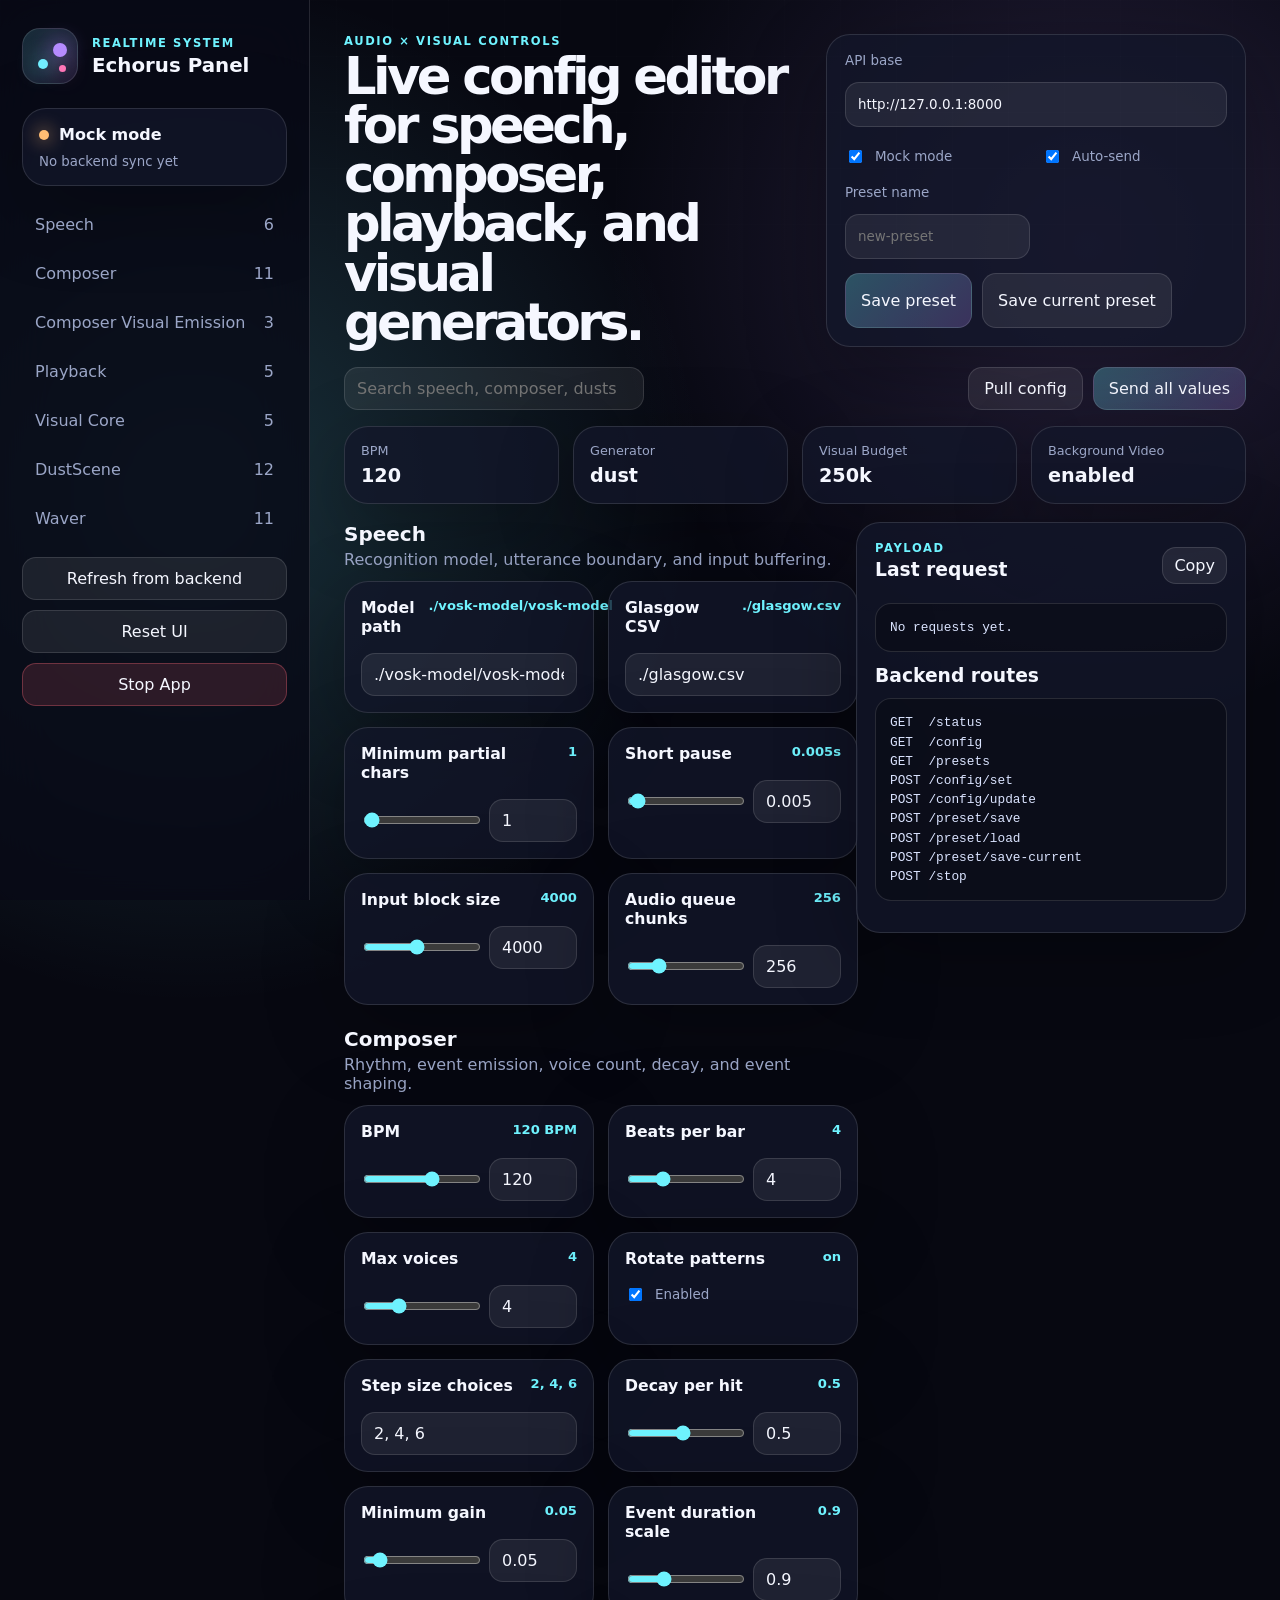
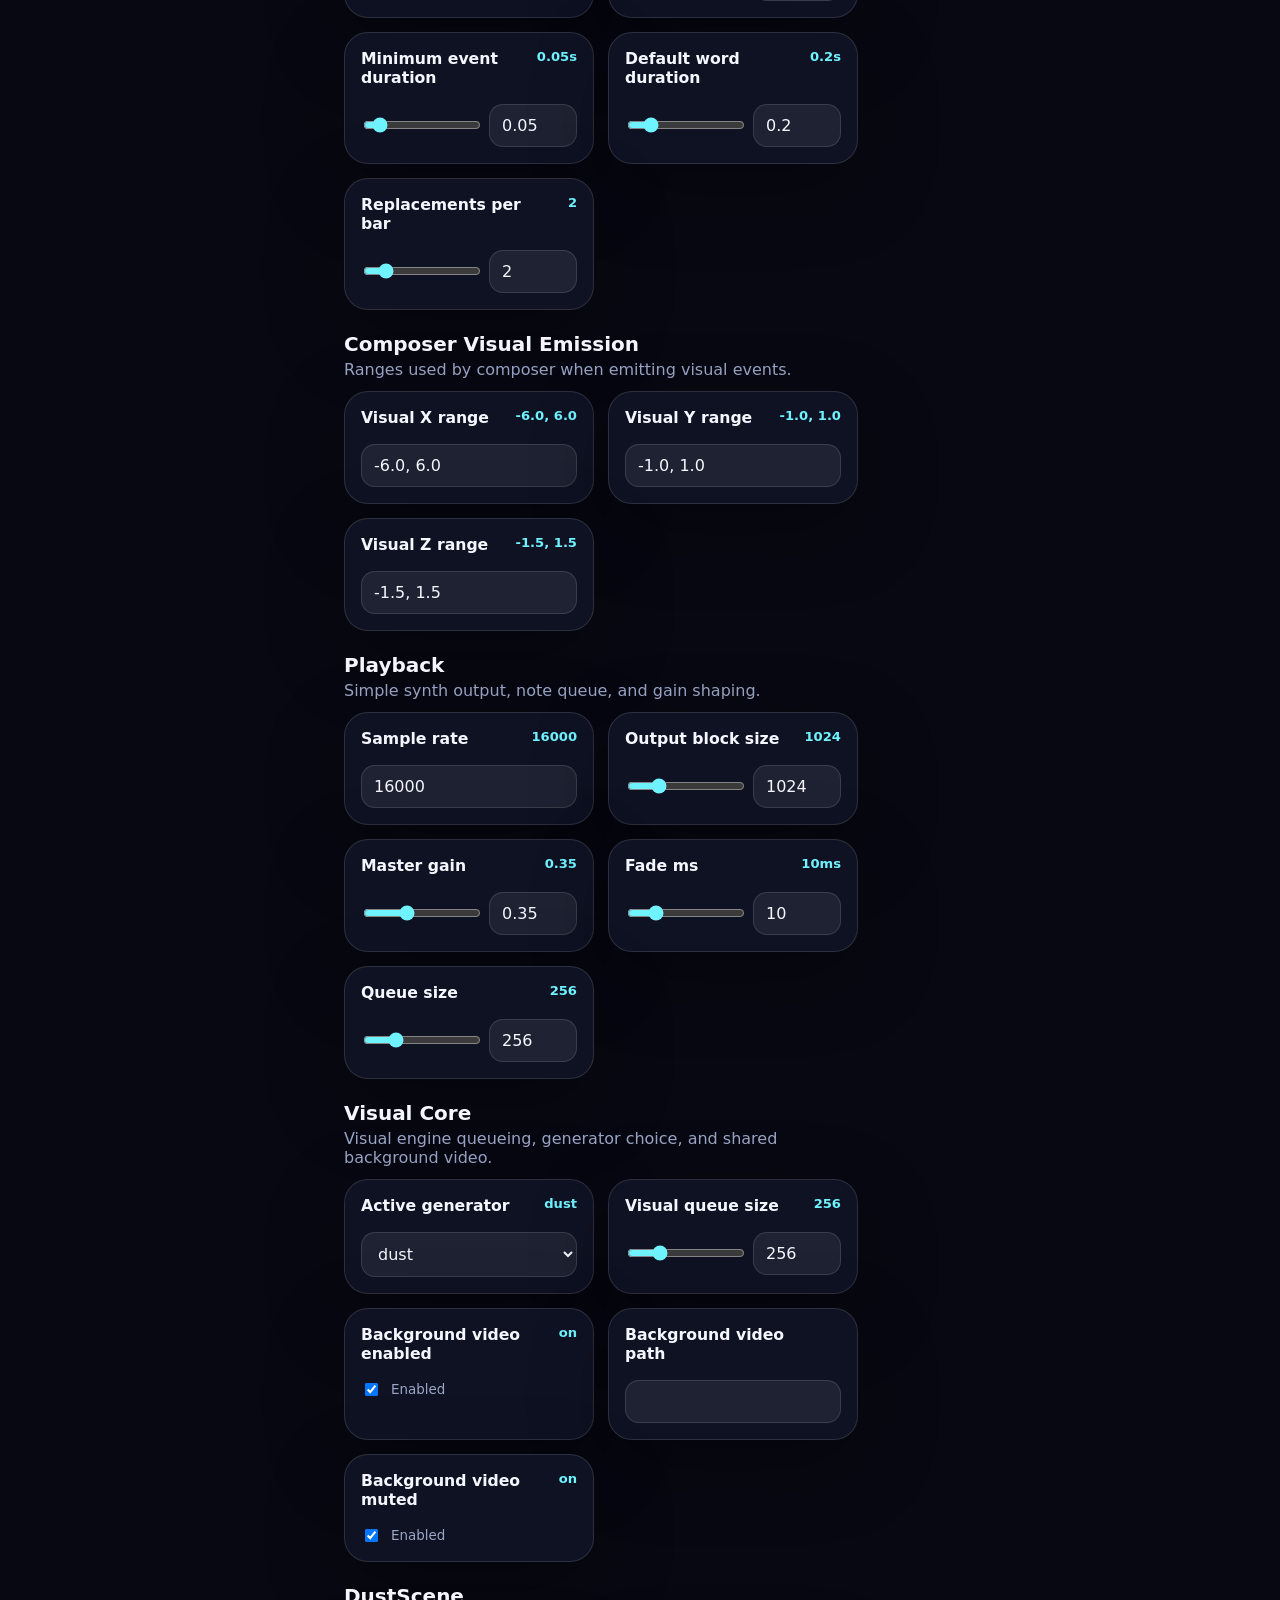
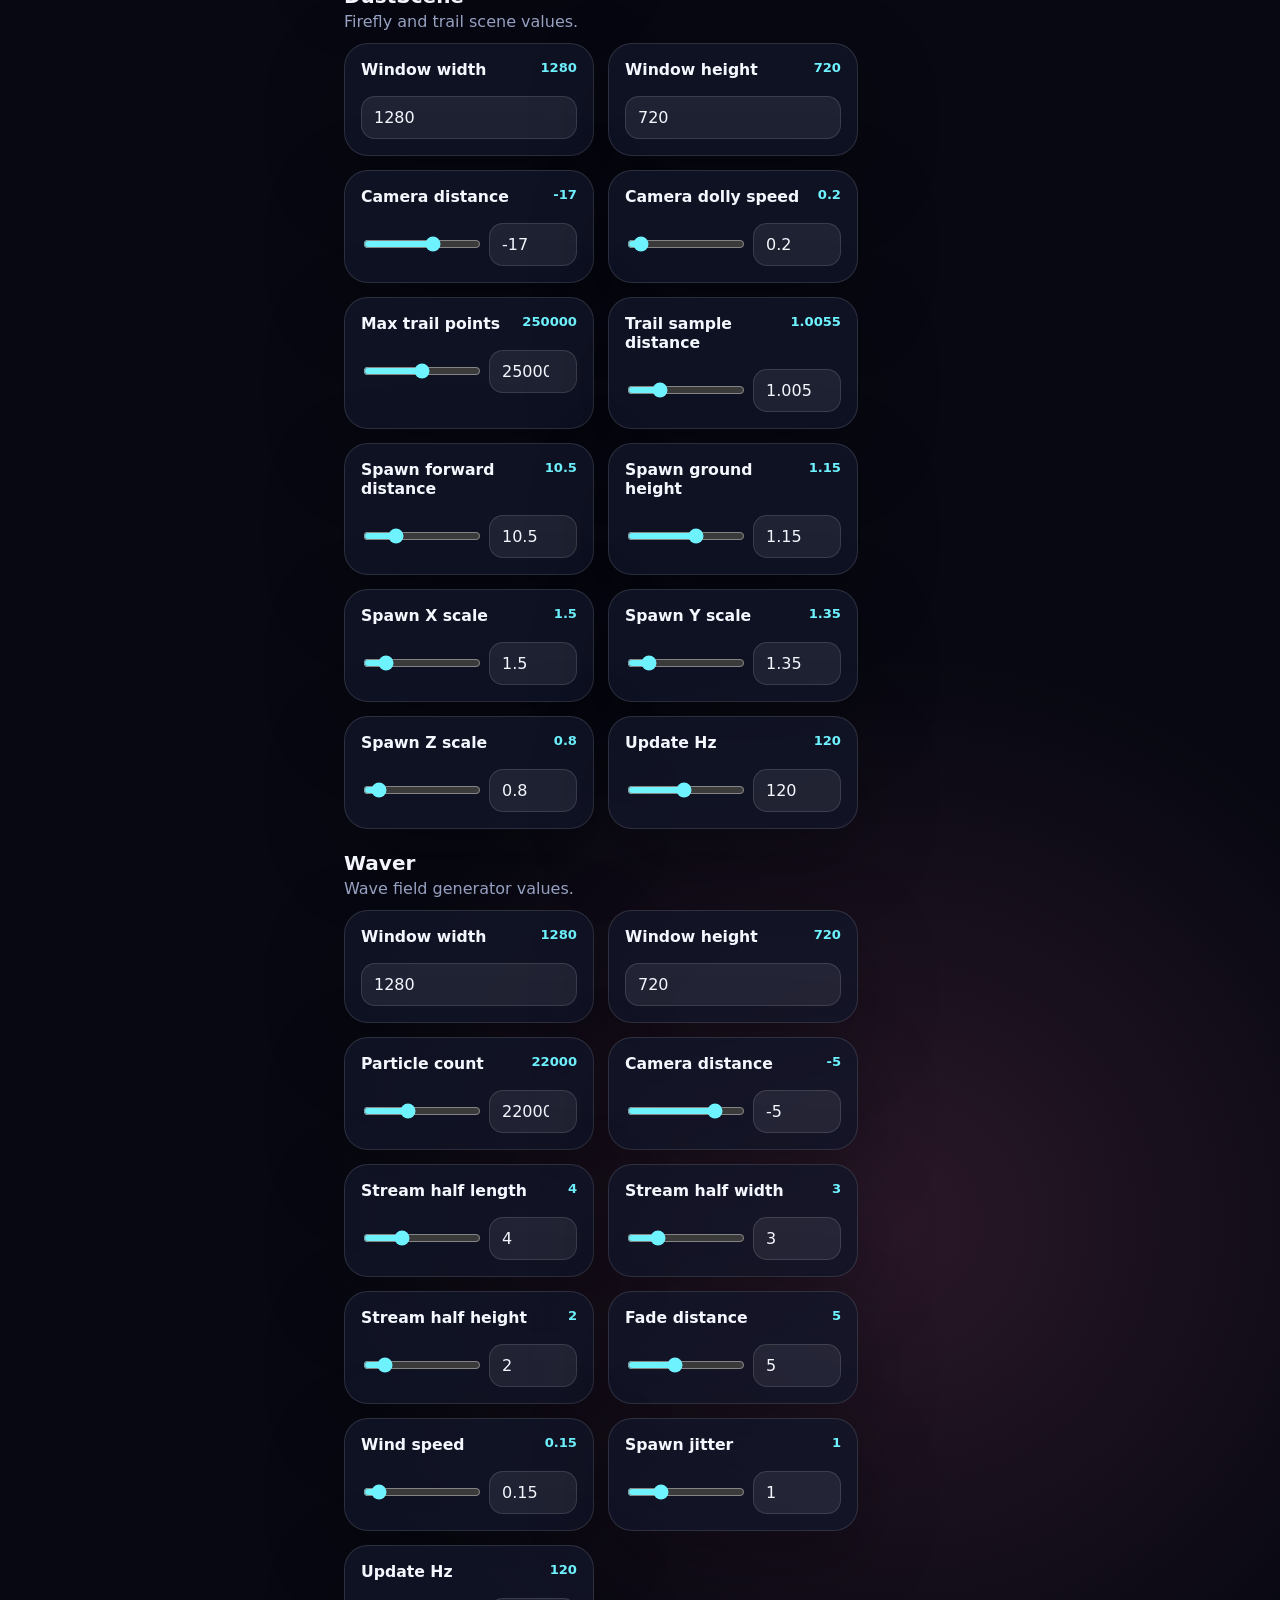
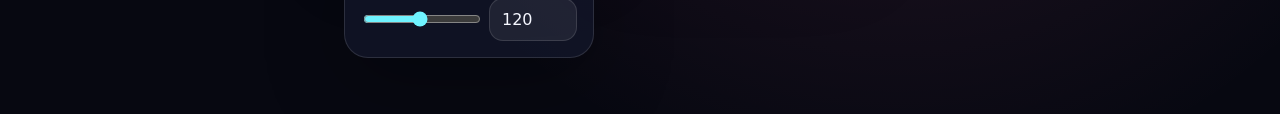
==== html/index.html @ 51f8f8ea "Major refactor." ====
<!doctype html>
<html lang="en">
<head>
  <meta charset="utf-8" />
  <meta name="viewport" content="width=device-width, initial-scale=1" />
  <title>Echorus Control Panel</title>
  <link rel="stylesheet" href="../static/styles.css" />
</head>
<body>
  <aside class="sidebar">
    <div class="brand">
      <div class="logo"><span></span><span></span><span></span></div>
      <div>
        <p>Realtime System</p>
        <h1>Echorus Panel</h1>
      </div>
    </div>

    <div class="status-card">
      <div>
        <span id="statusDot" class="dot"></span>
        <strong id="statusText">Mock mode</strong>
      </div>
      <small id="lastSync">No backend sync yet</small>
    </div>

    <nav id="nav"></nav>

    <div class="sidebar-actions">
      <button id="refreshBtn" class="secondary">Refresh from backend</button>
      <button id="resetBtn" class="secondary">Reset UI</button>
      <button id="stopBtn" class="danger">Stop App</button>
    </div>
  </aside>

  <main>
    <header class="hero">
      <div>
        <p class="kicker">Audio × Visual Controls</p>
        <h2>Live config editor for speech, composer, playback, and visual generators.</h2>
      </div>

      <section class="endpoint">
        <label>
          API base
          <input id="endpoint" value="http://127.0.0.1:8000" />
        </label>

        <div class="endpoint-row">
          <label class="toggle">
            <input id="mockMode" type="checkbox" checked />
            <span>Mock mode</span>
          </label>

          <label class="toggle">
            <input id="autoSend" type="checkbox" checked />
            <span>Auto-send</span>
          </label>
        </div>

        <div class="endpoint-row">
          <label>
            Preset name
            <input id="presetName" placeholder="new-preset" />
          </label>
        </div>

        <div class="endpoint-actions">
          <button id="savePresetBtn" class="primary">Save preset</button>
          <button id="saveCurrentPresetBtn" class="secondary">Save current preset</button>
        </div>
      </section>
    </header>

    <section class="toolbar">
      <input id="search" type="search" placeholder="Search speech, composer, dustscene, waver..." />
      <div id="presets" class="preset-list"></div>
      <div class="toolbar-actions">
        <button id="pullConfigBtn" class="secondary">Pull config</button>
        <button id="sendAllBtn" class="primary">Send all values</button>
      </div>
    </section>

    <section class="readouts">
      <div><span>BPM</span><strong id="bpmReadout">120</strong></div>
      <div><span>Generator</span><strong id="generatorReadout">dust</strong></div>
      <div><span>Visual Budget</span><strong id="budgetReadout">250k</strong></div>
      <div><span>Background Video</span><strong id="videoReadout">off</strong></div>
    </section>

    <section class="layout">
      <div id="controls" class="controls"></div>

      <aside class="inspector">
        <div class="inspector-head">
          <div>
            <p class="kicker">Payload</p>
            <h3>Last request</h3>
          </div>
          <button id="copyBtn" class="secondary small">Copy</button>
        </div>

        <pre id="payload">No requests yet.</pre>

        <div class="inspector-block">
          <h3>Backend routes</h3>
          <pre>GET  /status
GET  /config
GET  /presets
POST /config/set
POST /config/update
POST /preset/save
POST /preset/load
POST /preset/save-current
POST /stop</pre>
        </div>
      </aside>
    </section>
  </main>

  <div id="toast"></div>

  <script src="../static/app.js"></script>
</body>
</html>
---- static/styles.css ----
:root {
  --bg: #070811;
  --panel: rgba(18, 22, 41, 0.78);
  --panel-2: rgba(27, 34, 62, 0.92);
  --line: rgba(255, 255, 255, 0.12);
  --text: #f5f7ff;
  --muted: #9ba6c7;
  --cyan: #6ff3ff;
  --violet: #b58cff;
  --pink: #ff76b7;
  --green: #7cf5ad;
  --orange: #ffbd73;
  --danger: #ff6678;
  --radius: 24px;
  --font: Inter, ui-sans-serif, system-ui, -apple-system, BlinkMacSystemFont, "Segoe UI", sans-serif;
}

* {
  box-sizing: border-box;
}

body {
  margin: 0;
  min-height: 100vh;
  color: var(--text);
  font-family: var(--font);
  background:
    radial-gradient(circle at 15% 10%, rgba(111, 243, 255, 0.18), transparent 32rem),
    radial-gradient(circle at 85% 5%, rgba(181, 140, 255, 0.18), transparent 30rem),
    radial-gradient(circle at 70% 90%, rgba(255, 118, 183, 0.14), transparent 36rem),
    var(--bg);
}

body::before {
  content: "";
  position: fixed;
  inset: 0;
  pointer-events: none;
  opacity: 0.22;
  background-image:
    linear-gradient(rgba(255,255,255,0.05) 1px, transparent 1px),
    linear-gradient(90deg, rgba(255,255,255,0.05) 1px, transparent 1px);
  background-size: 56px 56px;
  mask-image: linear-gradient(to bottom, black, transparent 80%);
}

button,
input,
select {
  font: inherit;
}

button {
  cursor: pointer;
  border: 0;
}

.sidebar {
  position: fixed;
  inset: 0 auto 0 0;
  width: 310px;
  padding: 28px 22px;
  background: rgba(8, 10, 22, 0.78);
  border-right: 1px solid var(--line);
  backdrop-filter: blur(24px);
  overflow-y: auto;
}

main {
  margin-left: 310px;
  padding: 34px;
}

.brand {
  display: flex;
  gap: 14px;
  align-items: center;
  margin-bottom: 24px;
}

.brand p,
.kicker {
  margin: 0 0 4px;
  color: var(--cyan);
  font-size: 0.72rem;
  font-weight: 800;
  letter-spacing: 0.14em;
  text-transform: uppercase;
}

.brand h1 {
  margin: 0;
  font-size: 1.24rem;
}

.logo {
  position: relative;
  width: 56px;
  height: 56px;
  border: 1px solid var(--line);
  border-radius: 18px;
  background: linear-gradient(135deg, rgba(111,243,255,0.16), rgba(181,140,255,0.12));
}

.logo span {
  position: absolute;
  border-radius: 50%;
  box-shadow: 0 0 22px currentColor;
}

.logo span:nth-child(1) {
  width: 10px;
  height: 10px;
  left: 15px;
  top: 30px;
  color: var(--cyan);
  background: var(--cyan);
}

.logo span:nth-child(2) {
  width: 14px;
  height: 14px;
  left: 30px;
  top: 14px;
  color: var(--violet);
  background: var(--violet);
}

.logo span:nth-child(3) {
  width: 7px;
  height: 7px;
  left: 36px;
  top: 36px;
  color: var(--pink);
  background: var(--pink);
}

.status-card,
.endpoint,
.control,
.inspector,
.readouts div {
  background: var(--panel);
  border: 1px solid var(--line);
  border-radius: var(--radius);
  box-shadow: 0 24px 80px rgba(0,0,0,0.28);
}

.status-card {
  padding: 16px;
  margin-bottom: 18px;
}

.status-card div {
  display: flex;
  align-items: center;
  gap: 10px;
}

.status-card small {
  display: block;
  margin-top: 10px;
  color: var(--muted);
}

.dot {
  width: 10px;
  height: 10px;
  border-radius: 50%;
  background: var(--orange);
  box-shadow: 0 0 18px var(--orange);
}

.dot.online {
  background: var(--green);
  box-shadow: 0 0 18px var(--green);
}

nav {
  display: grid;
  gap: 8px;
  margin-bottom: 18px;
}

nav a {
  display: flex;
  justify-content: space-between;
  padding: 11px 13px;
  color: var(--muted);
  text-decoration: none;
  border-radius: 14px;
}

nav a:hover,
nav a.active {
  color: var(--text);
  background: rgba(255,255,255,0.07);
}

.sidebar-actions {
  display: grid;
  gap: 10px;
}

.hero {
  display: grid;
  grid-template-columns: minmax(0, 1fr) 420px;
  gap: 22px;
  align-items: stretch;
  margin-bottom: 20px;
}

.hero h2 {
  max-width: 900px;
  margin: 0;
  font-size: clamp(2rem, 4vw, 4.2rem);
  line-height: 0.96;
  letter-spacing: -0.07em;
}

.endpoint {
  padding: 18px;
  display: grid;
  gap: 14px;
}

.endpoint-row {
  display: grid;
  grid-template-columns: 1fr 1fr;
  gap: 12px;
}

.endpoint-actions,
.toolbar-actions {
  display: flex;
  gap: 10px;
  flex-wrap: wrap;
}

label {
  display: grid;
  gap: 8px;
  color: var(--muted);
  font-size: 0.84rem;
}

input,
select {
  width: 100%;
  color: var(--text);
  background: rgba(255,255,255,0.07);
  border: 1px solid var(--line);
  border-radius: 14px;
  outline: 0;
  padding: 11px 12px;
}

input:focus,
select:focus {
  border-color: rgba(111, 243, 255, 0.7);
  box-shadow: 0 0 0 4px rgba(111, 243, 255, 0.12);
}

.toggle {
  display: flex;
  align-items: center;
  gap: 10px;
  margin-top: 0;
}

.toggle input {
  width: auto;
}

.toolbar {
  display: grid;
  grid-template-columns: minmax(220px, 1fr) minmax(0, 1fr) auto;
  gap: 12px;
  margin-bottom: 16px;
}

.preset-list {
  display: flex;
  flex-wrap: wrap;
  gap: 8px;
  align-items: start;
}

.primary,
.secondary,
.danger {
  color: var(--text);
  padding: 11px 15px;
  border-radius: 14px;
  background: rgba(255,255,255,0.08);
  border: 1px solid var(--line);
}

.primary {
  background: linear-gradient(135deg, rgba(111,243,255,0.28), rgba(181,140,255,0.24));
}

.danger {
  width: 100%;
  background: rgba(255, 102, 120, 0.14);
  border-color: rgba(255, 102, 120, 0.32);
}

.secondary {
  width: 100%;
}

.toolbar .secondary,
.toolbar .primary,
.endpoint .secondary,
.endpoint .primary,
.preset-list .secondary {
  width: auto;
}

.small {
  width: auto;
  padding: 8px 11px;
}

.readouts {
  display: grid;
  grid-template-columns: repeat(4, 1fr);
  gap: 14px;
  margin-bottom: 18px;
}

.readouts div {
  padding: 16px;
}

.readouts span {
  display: block;
  color: var(--muted);
  font-size: 0.8rem;
  margin-bottom: 6px;
}

.readouts strong {
  font-size: 1.2rem;
}

.layout {
  display: grid;
  grid-template-columns: minmax(0, 1fr) 390px;
  gap: 18px;
  align-items: start;
}

.group {
  margin-bottom: 22px;
  scroll-margin-top: 22px;
}

.group-head {
  display: flex;
  justify-content: space-between;
  align-items: end;
  margin-bottom: 12px;
}

.group h3 {
  margin: 0;
  font-size: 1.25rem;
}

.group p {
  margin: 4px 0 0;
  color: var(--muted);
}

.group-grid {
  display: grid;
  grid-template-columns: repeat(2, minmax(250px, 1fr));
  gap: 14px;
}

.control {
  padding: 16px;
}

.control.hidden,
.group.hidden {
  display: none;
}

.control-head {
  display: flex;
  justify-content: space-between;
  gap: 14px;
  margin-bottom: 12px;
}

.control h4 {
  margin: 0;
  font-size: 0.98rem;
}

.control p {
  margin: 5px 0 0;
  color: var(--muted);
  font-size: 0.82rem;
  line-height: 1.35;
}

.value {
  color: var(--cyan);
  white-space: nowrap;
  font-size: 0.82rem;
  font-weight: 800;
}

.range-row {
  display: grid;
  grid-template-columns: minmax(0, 1fr) 88px;
  gap: 10px;
  align-items: center;
}

.input-stack {
  display: grid;
  gap: 10px;
}

input[type="range"] {
  padding: 0;
  accent-color: var(--cyan);
}

.inspector {
  position: sticky;
  top: 22px;
  padding: 18px;
}

.inspector-head {
  display: flex;
  justify-content: space-between;
  align-items: center;
}

.inspector h3 {
  margin: 0 0 10px;
}

.inspector-block + .inspector-block {
  margin-top: 18px;
}

pre {
  overflow: auto;
  max-height: 360px;
  padding: 14px;
  color: #dbe4ff;
  background: rgba(0,0,0,0.26);
  border: 1px solid var(--line);
  border-radius: 16px;
  font-size: 0.8rem;
  line-height: 1.5;
}

#toast {
  position: fixed;
  right: 22px;
  bottom: 22px;
  display: grid;
  gap: 10px;
  z-index: 10;
}

.toast {
  padding: 12px 14px;
  border-radius: 14px;
  color: var(--text);
  background: var(--panel-2);
  border: 1px solid var(--line);
  box-shadow: 0 18px 50px rgba(0,0,0,0.35);
}

@media (max-width: 1100px) {
  .sidebar {
    position: static;
    width: auto;
    height: auto;
  }

  main {
    margin-left: 0;
  }

  .hero,
  .layout,
  .toolbar {
    grid-template-columns: 1fr;
  }

  .readouts {
    grid-template-columns: repeat(2, 1fr);
  }
}

@media (max-width: 720px) {
  main,
  .sidebar {
    padding: 18px;
  }

  .endpoint-row,
  .group-grid,
  .readouts {
    grid-template-columns: 1fr;
  }
}
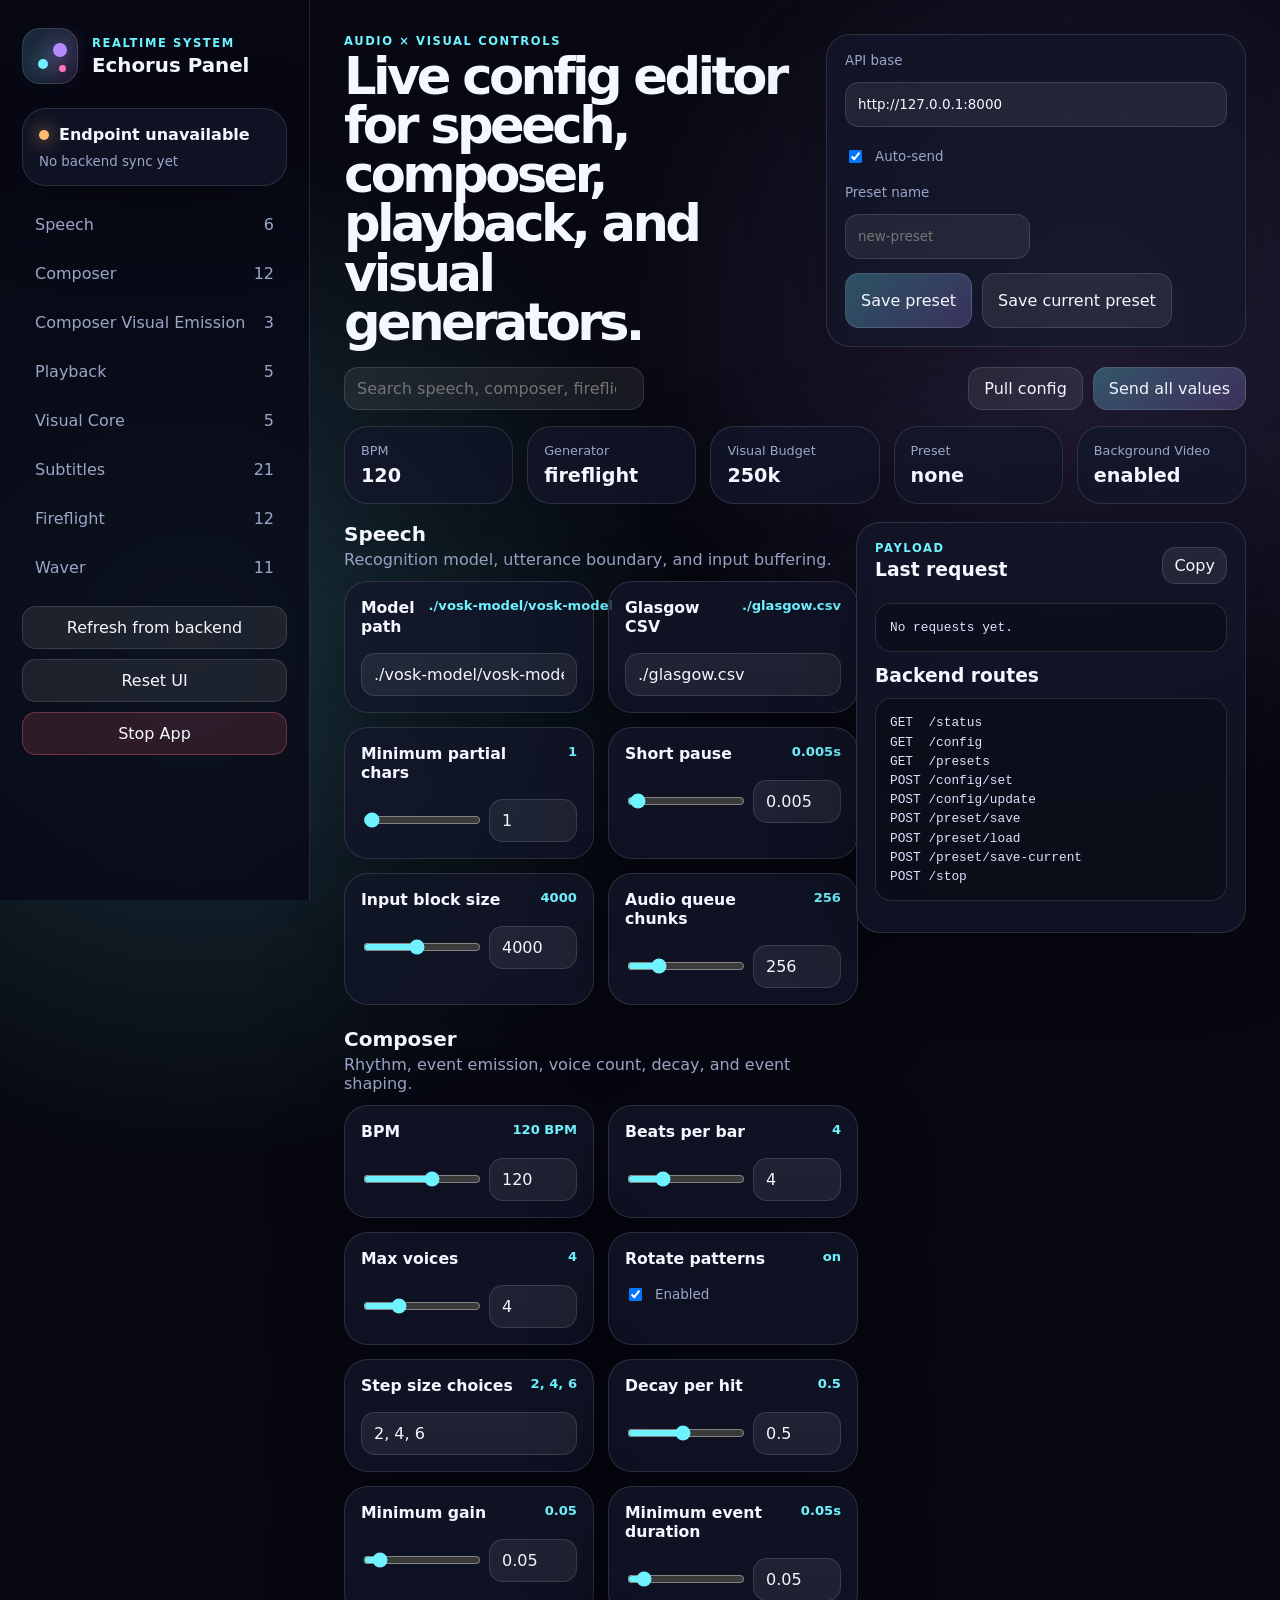
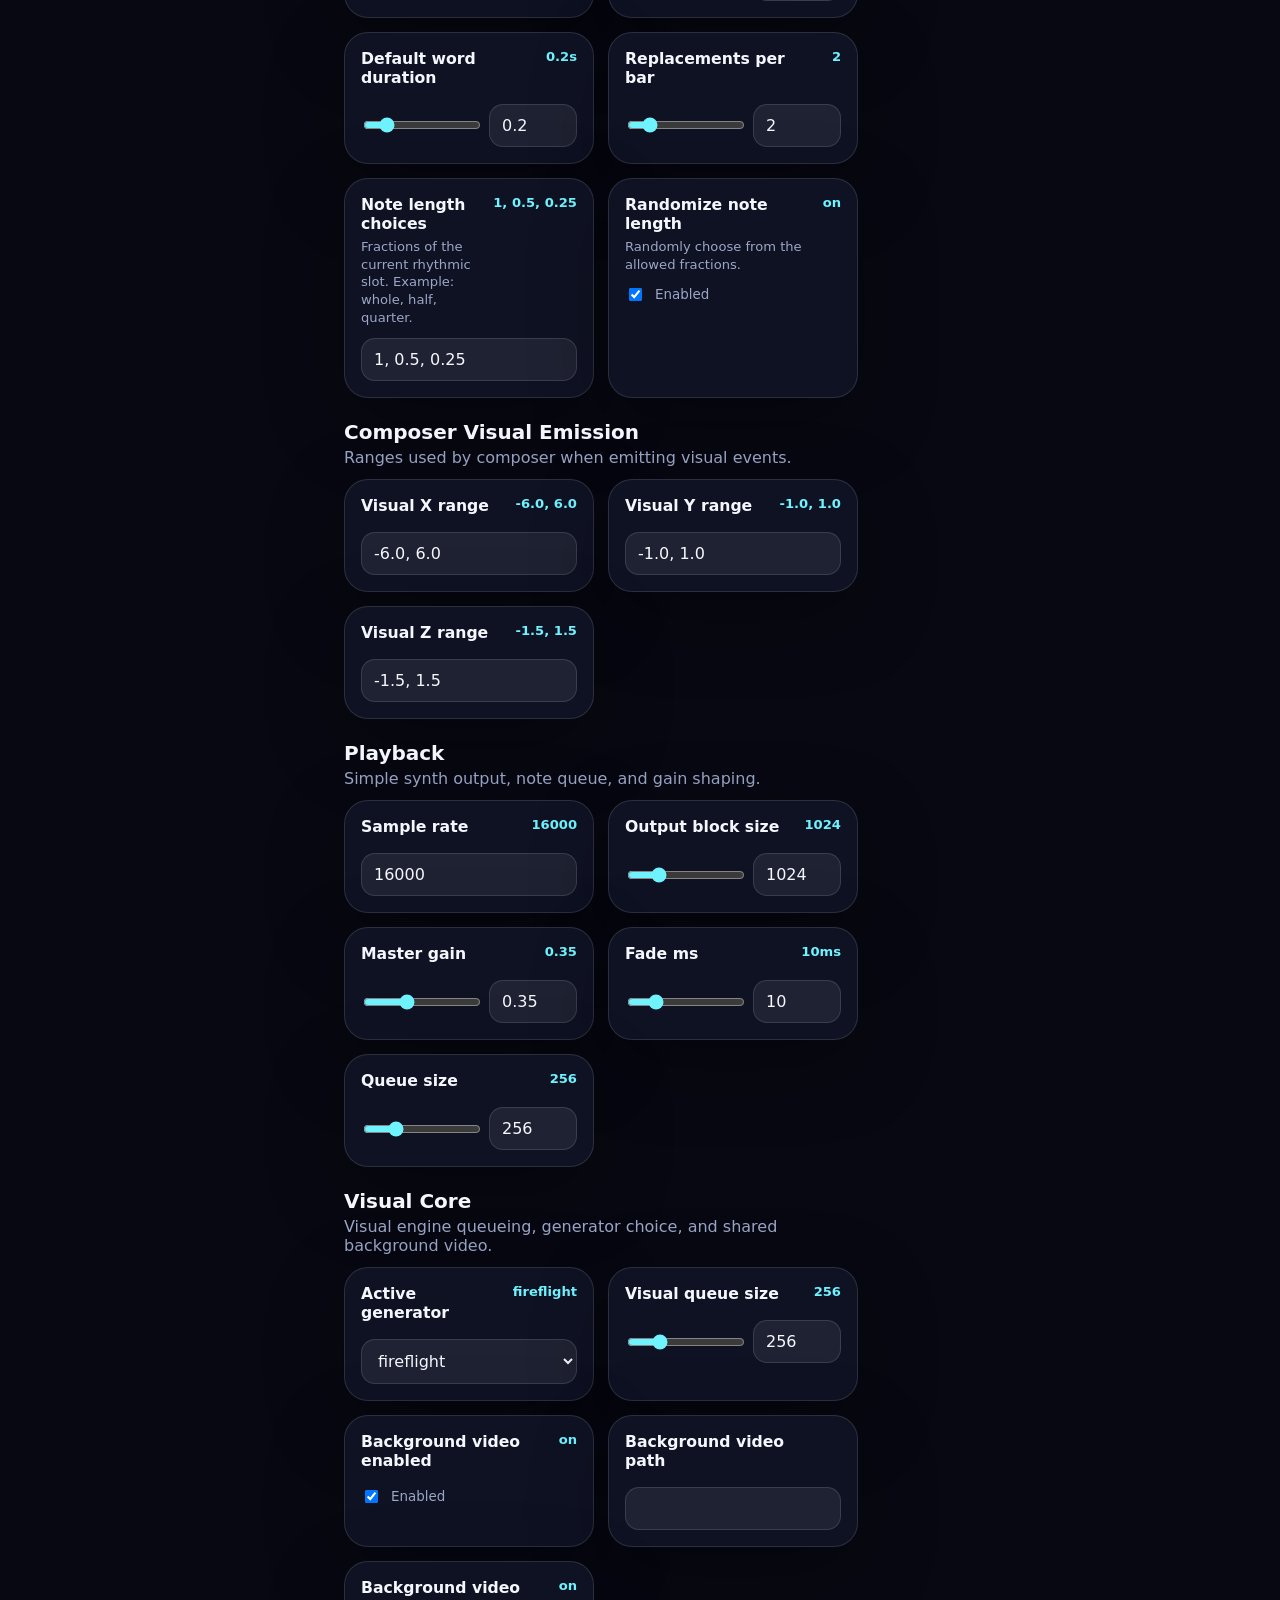
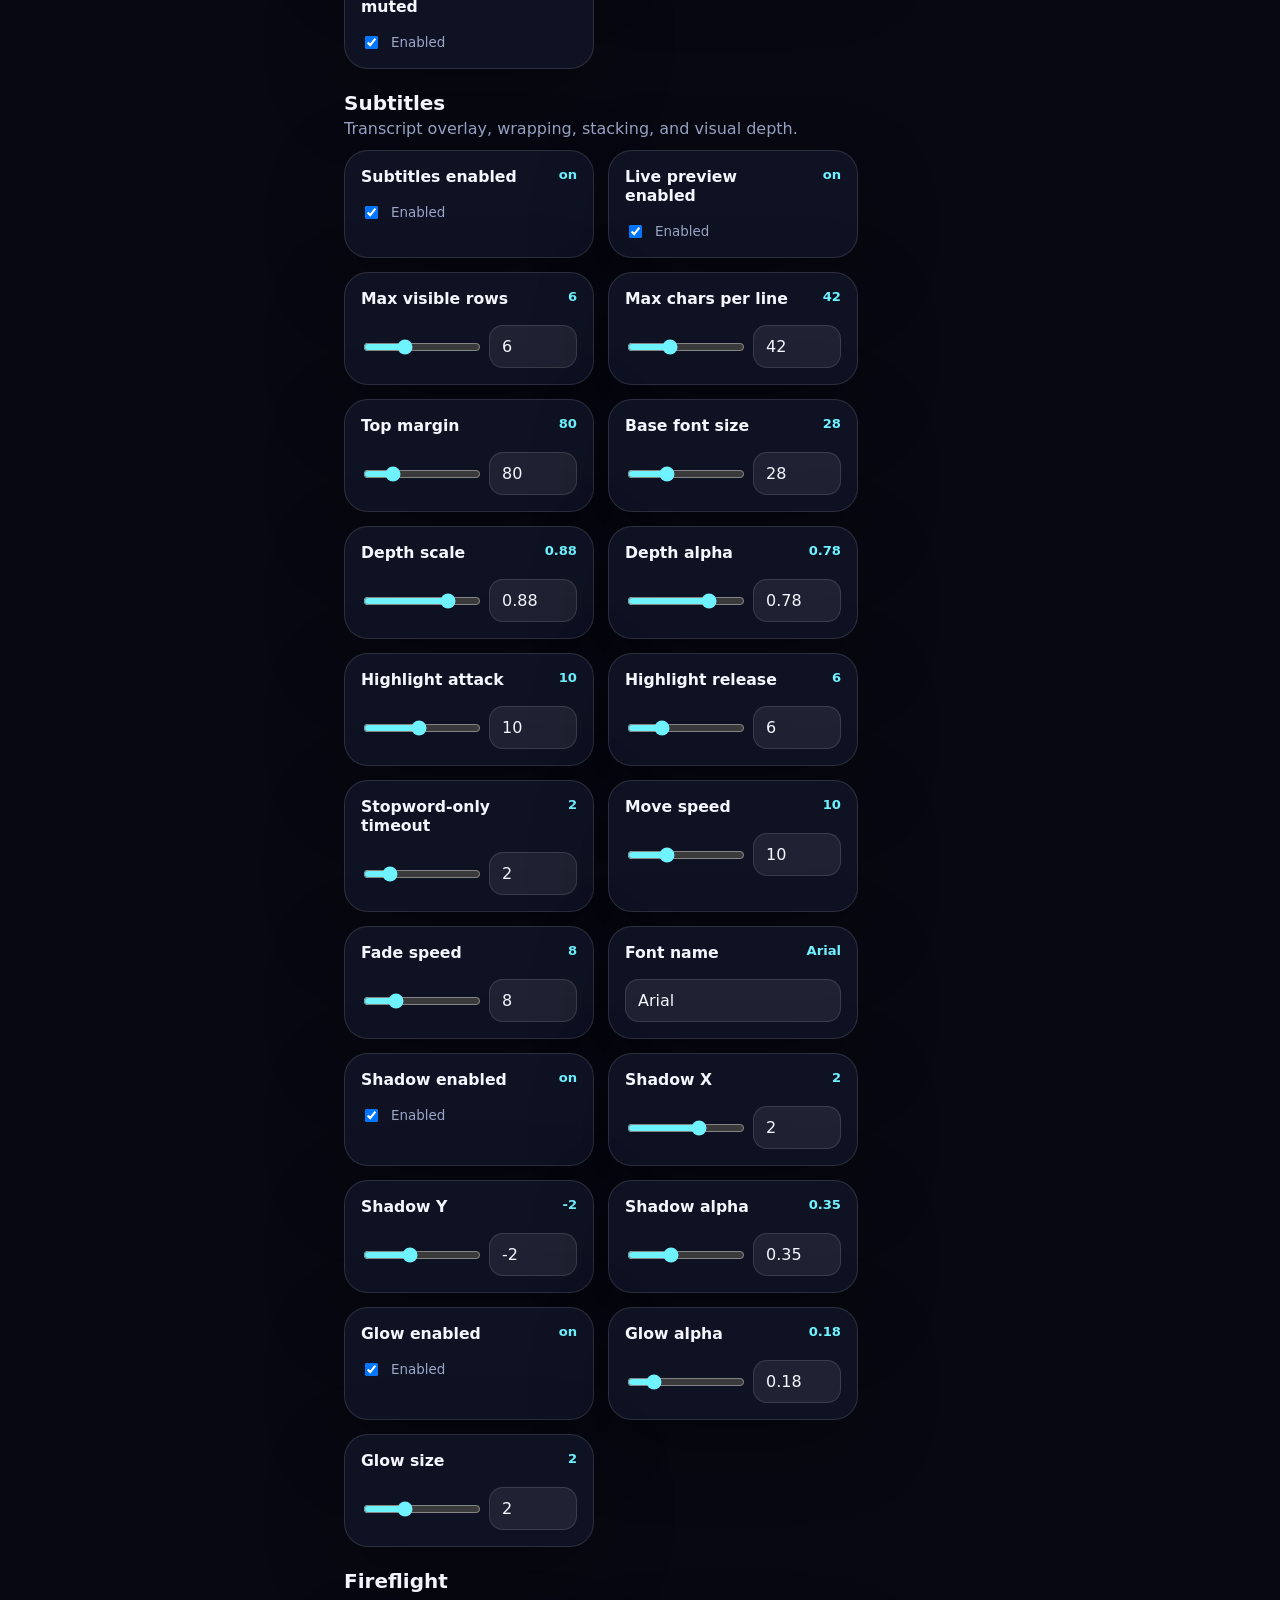
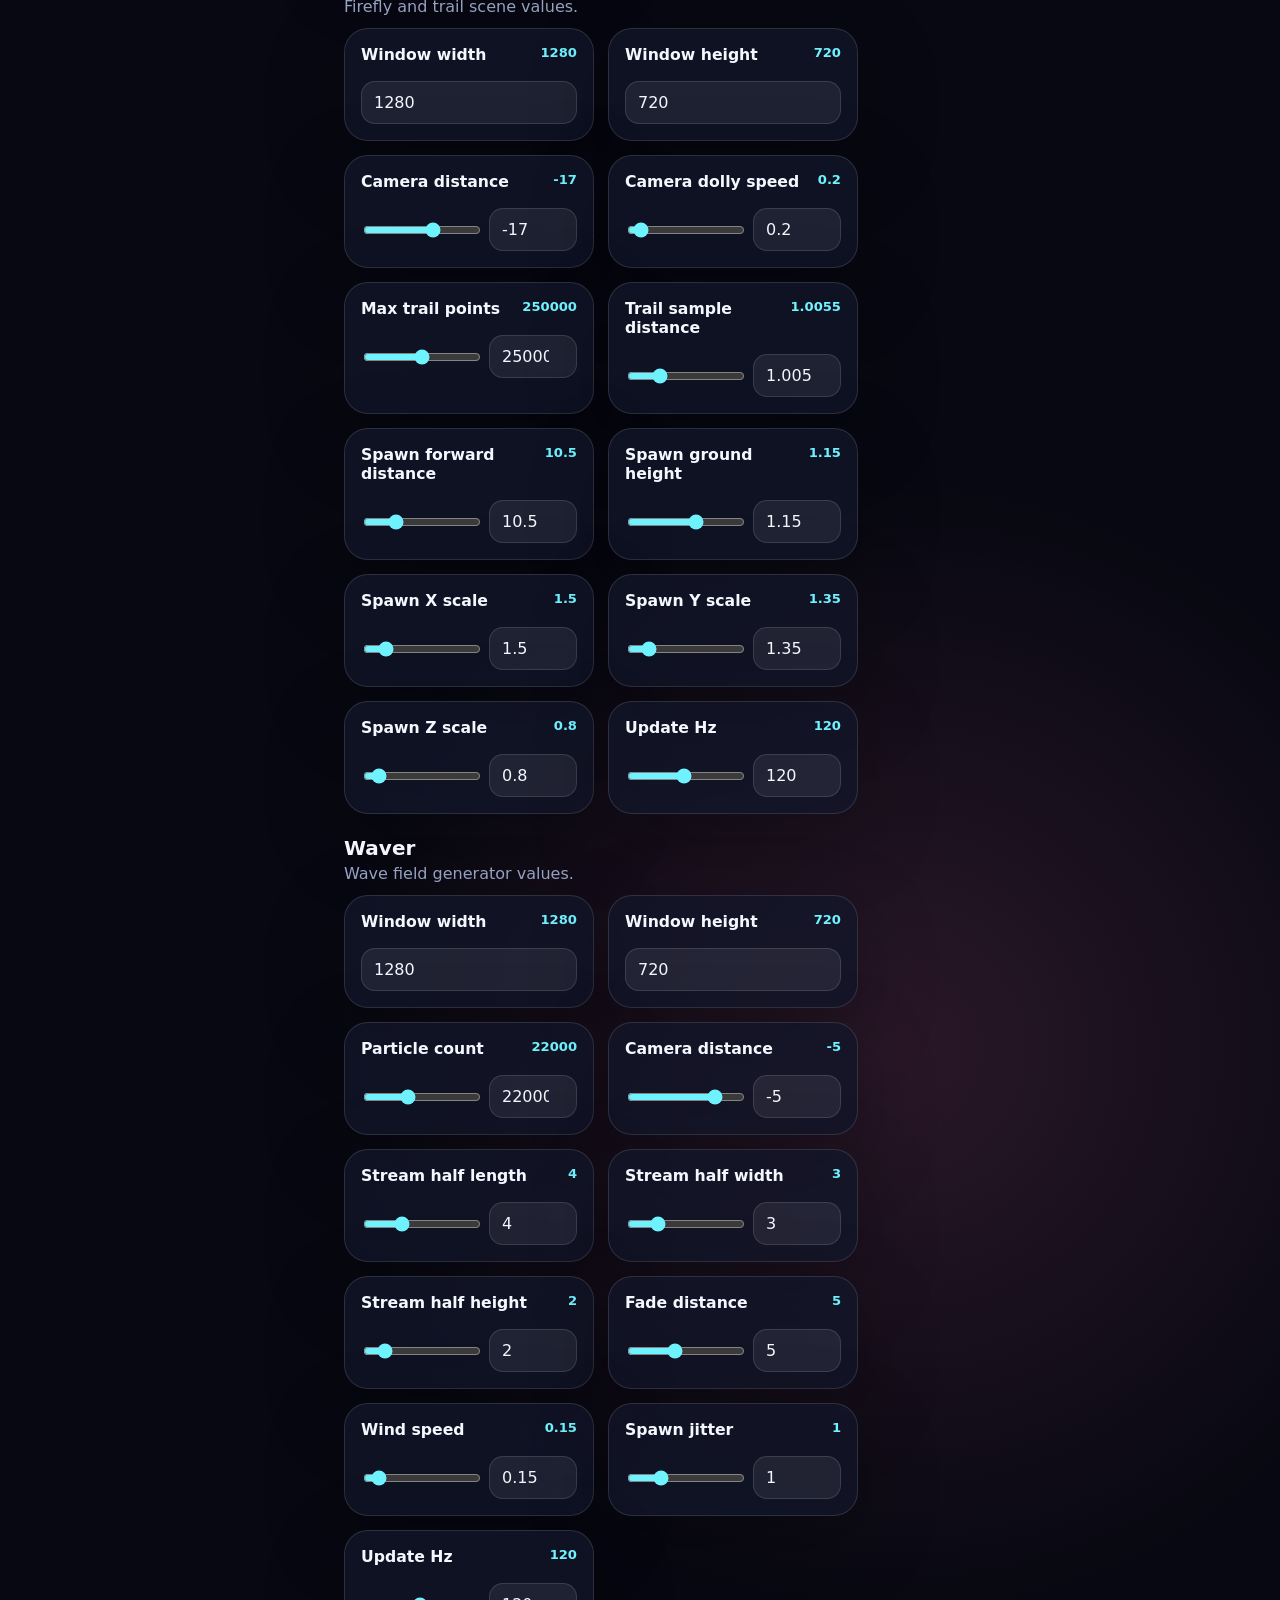
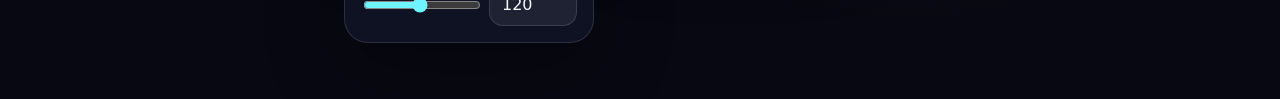
==== commit 55be754b: "Fix frontend config loading issues. - Refactor some names (Replaced DustScene with fireflight). - Re" ====
--- a/html/index.html
+++ b/html/index.html
@@ -48,11 +48,6 @@
 
         <div class="endpoint-row">
           <label class="toggle">
-            <input id="mockMode" type="checkbox" checked />
-            <span>Mock mode</span>
-          </label>
-
-          <label class="toggle">
             <input id="autoSend" type="checkbox" checked />
             <span>Auto-send</span>
           </label>
@@ -73,7 +68,7 @@
     </header>
 
     <section class="toolbar">
-      <input id="search" type="search" placeholder="Search speech, composer, dustscene, waver..." />
+      <input id="search" type="search" placeholder="Search speech, composer, fireflight, waver..." />
       <div id="presets" class="preset-list"></div>
       <div class="toolbar-actions">
         <button id="pullConfigBtn" class="secondary">Pull config</button>
@@ -85,6 +80,7 @@
       <div><span>BPM</span><strong id="bpmReadout">120</strong></div>
       <div><span>Generator</span><strong id="generatorReadout">dust</strong></div>
       <div><span>Visual Budget</span><strong id="budgetReadout">250k</strong></div>
+      <div><span>Preset</span><strong id="presetReadout">none</strong></div>
       <div><span>Background Video</span><strong id="videoReadout">off</strong></div>
     </section>
 
--- a/static/styles.css
+++ b/static/styles.css
@@ -285,6 +285,11 @@
   gap: 8px;
   align-items: start;
 }
+.preset-list button.active {
+  background: linear-gradient(135deg, rgba(111,243,255,0.28), rgba(181,140,255,0.24));
+  border-color: rgba(111, 243, 255, 0.35);
+  color: var(--text);
+}
 
 .primary,
 .secondary,
@@ -325,7 +330,7 @@
 
 .readouts {
   display: grid;
-  grid-template-columns: repeat(4, 1fr);
+  grid-template-columns: repeat(5, 1fr);
   gap: 14px;
   margin-bottom: 18px;
 }
